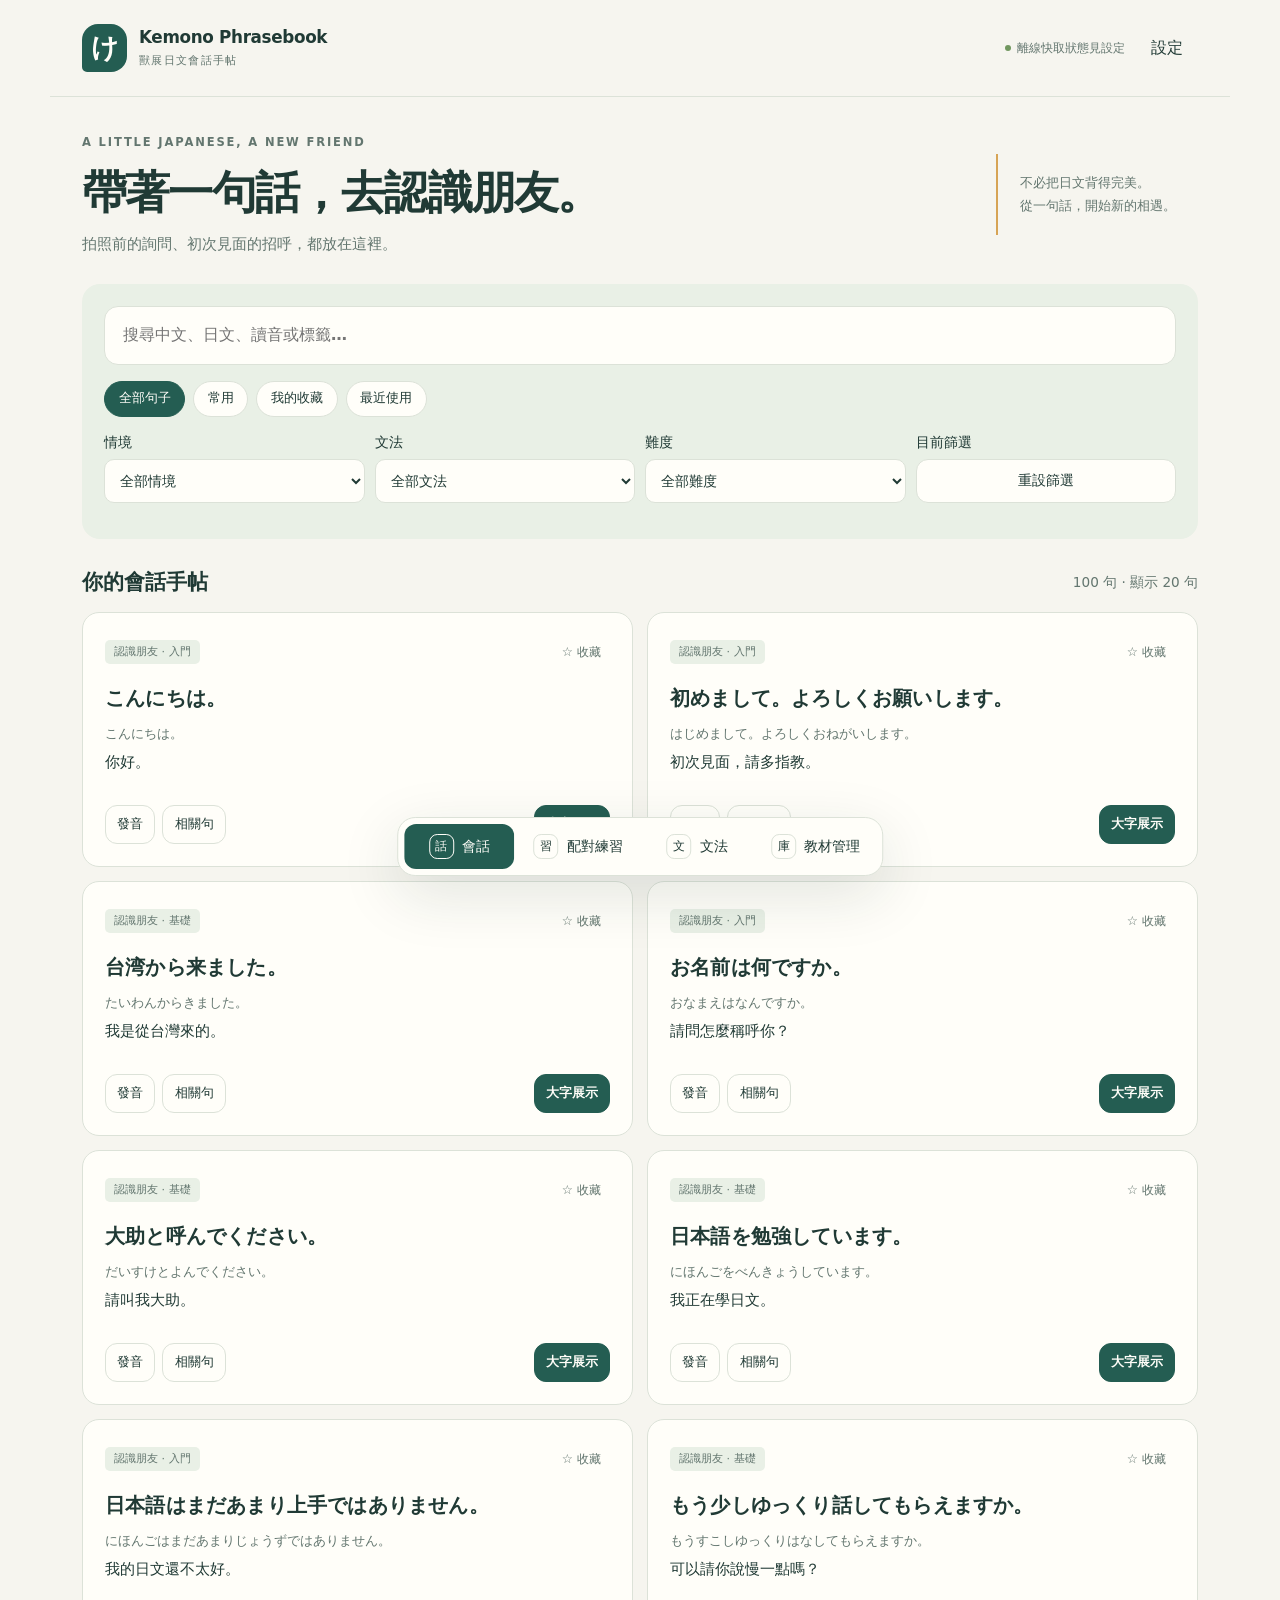
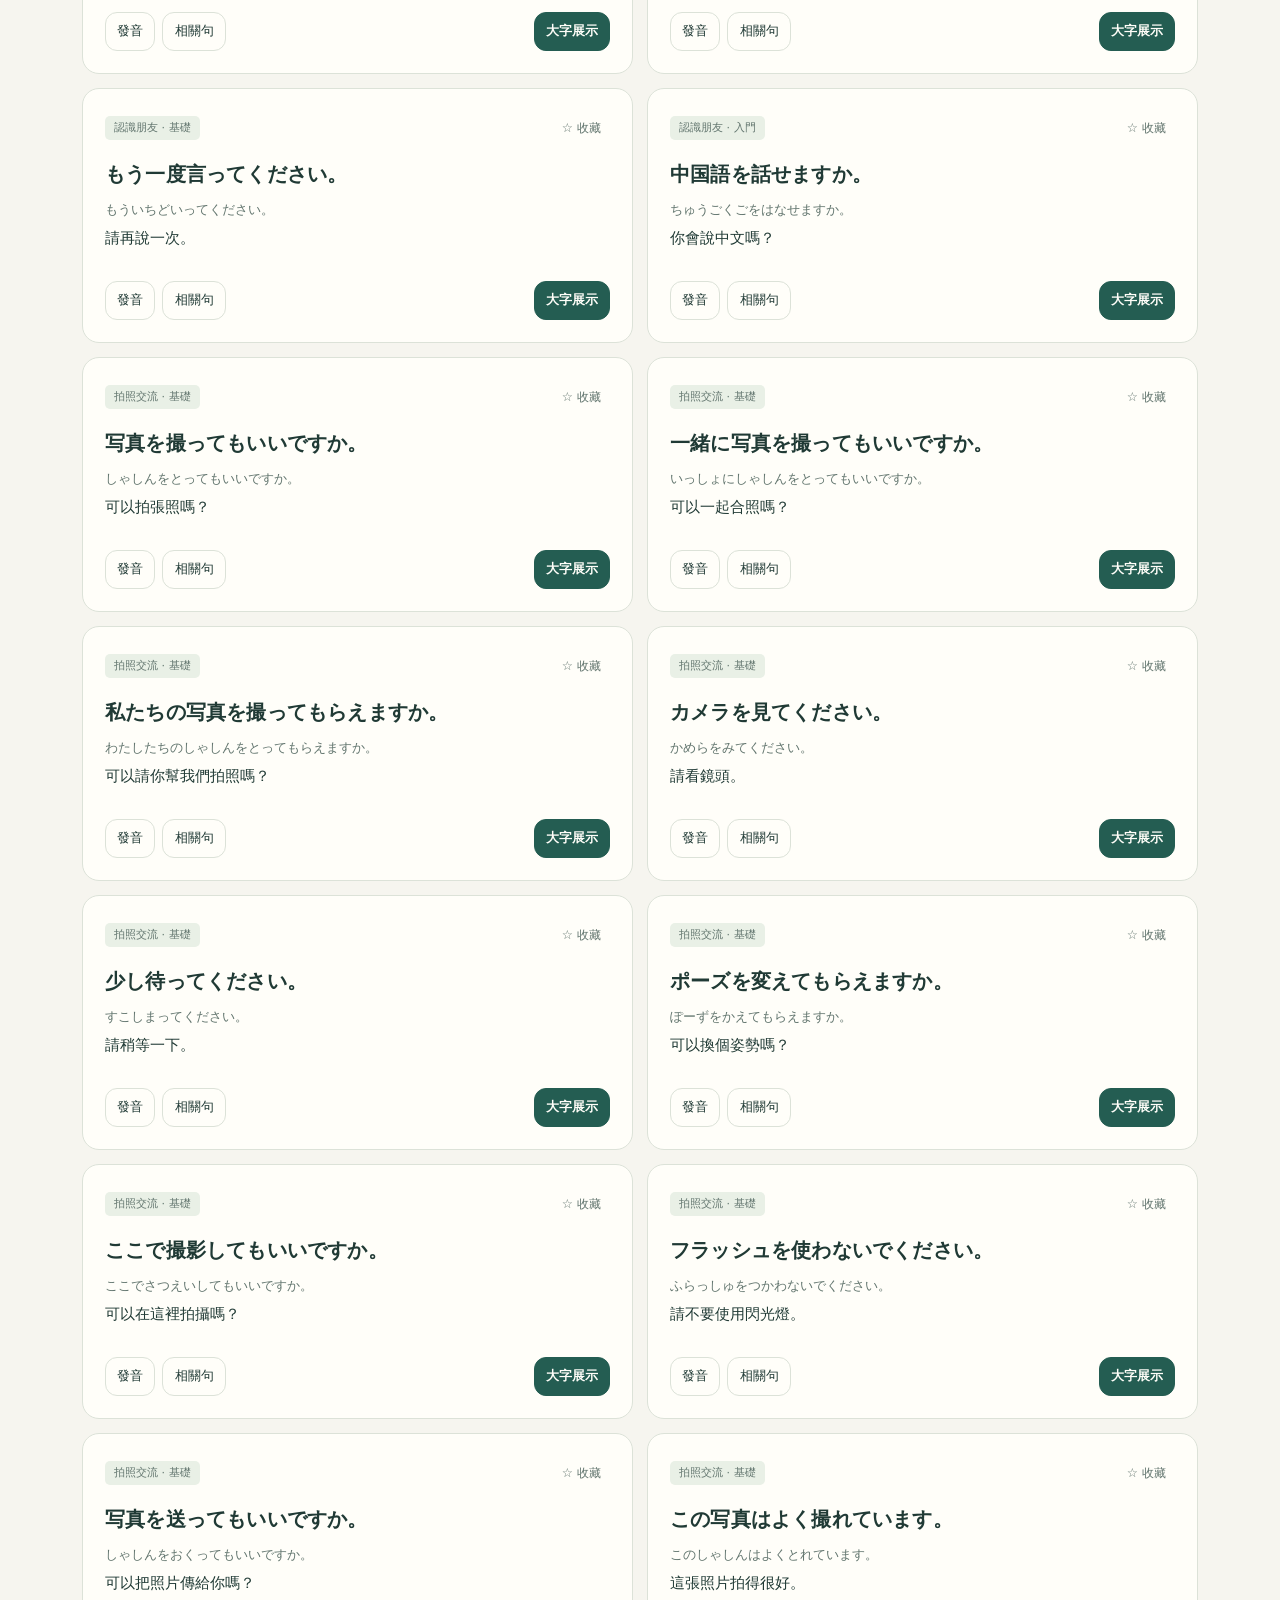
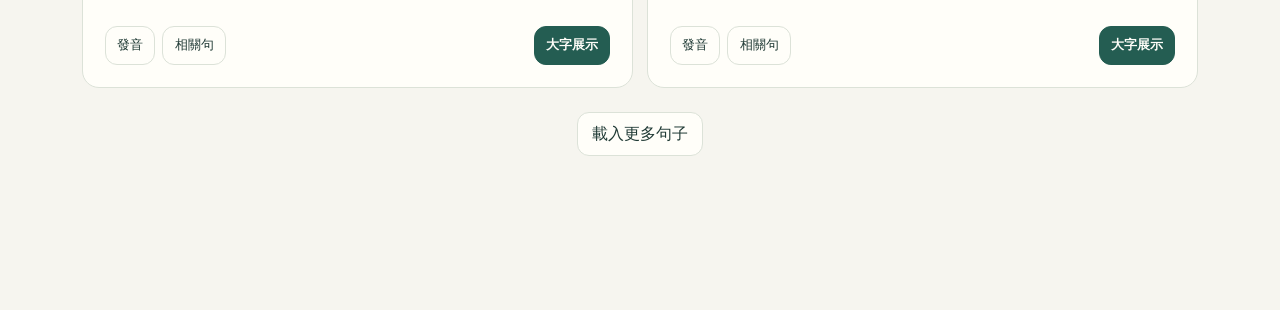
==== outputs/Kemono-Phrasebook/pwa/index.html @ f3632629 "Publish offline furry Japanese phrasebook" ====
<!doctype html>
<html lang="zh-Hant" data-build="pwa">
<head>
<meta charset="utf-8">
<meta name="viewport" content="width=device-width,initial-scale=1,viewport-fit=cover">
<meta name="theme-color" content="#245d52">
<meta name="description" content="帶著一句日文，認識一位新朋友。離線獸展會話與配對練習工具。">
<title>Kemono Phrasebook｜獸展日文會話</title>
<link rel="icon" href="data:image/svg+xml,%3Csvg xmlns=%27http://www.w3.org/2000/svg%27 viewBox=%270 0 64 64%27%3E%3Crect width=%2764%27 height=%2764%27 rx=%2716%27 fill=%27%23245d52%27/%3E%3Ctext x=%2732%27 y=%2746%27 text-anchor=%27middle%27 font-size=%2742%27 fill=%27%23f6f5ef%27%3Eけ%3C/text%3E%3C/svg%3E">
<link rel="manifest" href="./manifest.webmanifest">
<link rel="apple-touch-icon" href="./icon-192.png">
<link rel="stylesheet" href="./style.css">
</head>
<body>
<a class="skip" href="#main">跳到主要內容</a>
<header class="app-header">
  <div class="brand"><span class="brand-mark" aria-hidden="true">け</span><div><strong>Kemono <span>Phrasebook</span></strong><small>獸展日文會話手帖</small></div></div>
  <div class="header-actions"><span id="offlineStatus" class="status">教材已內建</span><button data-action="settings" class="quiet" aria-label="開啟設定">設定</button></div>
</header>
<main id="main" tabindex="-1"></main>
<nav class="main-nav" aria-label="主要模式">
  <button data-nav="phrases" aria-current="page"><span aria-hidden="true">話</span>會話</button>
  <button data-nav="learn"><span aria-hidden="true">習</span>配對練習</button>
  <button data-nav="grammar"><span aria-hidden="true">文</span>文法</button>
  <button data-nav="manage"><span aria-hidden="true">庫</span>教材管理</button>
</nav>
<div id="toast" class="toast" role="status" aria-live="polite" hidden></div>
<dialog id="detailDialog" class="detail-dialog" aria-label="句子詳細內容"></dialog>
<dialog id="settingsDialog" aria-label="偏好設定"></dialog>
<dialog id="editDialog" aria-label="編輯教材"></dialog>
<dialog id="importDialog" aria-label="匯入資料預覽"></dialog>
<dialog id="confirmDialog" aria-label="確認刪除"></dialog>
<dialog id="displayDialog" class="display-dialog" aria-label="日文展示模式"></dialog>
<input type="file" id="importFile" accept=".json,application/json" hidden>
<script id="教材資料" type="application/json"></script>
<script src="./data.js"></script>
<script src="./core.js"></script>
<script src="./app.js"></script>
</body>
</html>
---- outputs/Kemono-Phrasebook/pwa/style.css ----
:root{color-scheme:light;--bg:#f6f5ef;--surface:#fffef9;--ink:#203a35;--muted:#63766f;--line:#dce2d8;--primary:#245d52;--soft:#e9f0e6;--accent:#d7a455;--danger:#a33b37;--shadow:0 18px 60px #142d2520;--scale:1;font-family:"Noto Sans TC","PingFang TC","Hiragino Sans",system-ui,sans-serif;font-size:calc(16px * var(--scale))}
*{box-sizing:border-box}body{margin:0;background:var(--bg);color:var(--ink);line-height:1.65}body[data-theme=dark]{color-scheme:dark;--bg:#14231f;--surface:#1d302a;--ink:#eaf0e5;--muted:#acbdb3;--line:#385045;--primary:#99d1b6;--soft:#2a4337;--accent:#dbb876;--danger:#ffaba0;--shadow:0 18px 60px #0006}button,input,select,textarea{font:inherit}button,a,input,select,textarea{-webkit-tap-highlight-color:transparent}button{cursor:pointer;min-height:44px;padding:.55rem .9rem;border:1px solid var(--line);border-radius:12px;background:var(--surface);color:var(--ink);line-height:1.4}button:hover{border-color:var(--primary)}button:disabled{cursor:default;opacity:.5}button.primary{background:var(--primary);border-color:var(--primary);color:var(--surface);font-weight:650}body[data-theme=dark] button.primary{color:#14231f}button.quiet{background:transparent;border-color:transparent}button.danger{color:var(--danger)}button.active,.chip.active{background:var(--primary);color:var(--surface);border-color:var(--primary)}:focus-visible{outline:3px solid var(--accent);outline-offset:3px}input,select,textarea{max-width:100%;min-height:44px;border:1px solid var(--line);border-radius:10px;background:var(--surface);padding:.6rem .7rem;color:var(--ink)}textarea{resize:vertical;min-height:90px}a{color:var(--primary)}h1,h2,h3,p{margin-top:0}h1{font-size:clamp(1.8rem,4vw,2.8rem);line-height:1.3;letter-spacing:-.04em;margin-bottom:.6rem}h2{font-size:1.3rem;line-height:1.5}h3{font-size:1.05rem}small,.muted{color:var(--muted)}label{display:grid;gap:.3rem;font-size:.88rem;font-weight:550}label.inline{display:flex;gap:.6rem;align-items:center;font-weight:400}input[type=checkbox]{min-height:24px;width:20px;height:20px;accent-color:var(--primary)}.app-header{max-width:1180px;margin:auto;display:flex;justify-content:space-between;align-items:center;padding:24px 32px;border-bottom:1px solid var(--line);gap:12px}.brand{display:flex;align-items:center;gap:12px}.brand-mark{width:45px;height:48px;background:var(--primary);color:var(--surface);display:grid;place-items:center;font-size:1.7rem;font-weight:700;border-radius:16px 16px 16px 5px}.brand strong{display:block;font-size:1.05rem;line-height:1.4;letter-spacing:-.02em}.brand small{display:block;font-size:.7rem;letter-spacing:.12em;margin-top:3px}.header-actions{display:flex;align-items:center;gap:10px}.status{font-size:.72rem;display:inline-flex;align-items:center;gap:6px;color:var(--muted)}.status:before{content:"";width:6px;height:6px;border-radius:50%;background:#71975f;flex-shrink:0}main{max-width:1116px;margin:0 auto;padding:36px 0 130px;min-height:75vh}.eyebrow{display:block;font-size:.72rem;letter-spacing:.16em;color:var(--muted);font-weight:650;margin-bottom:12px}.intro{display:flex;align-items:center;justify-content:space-between;gap:20px;margin-bottom:28px}.intro p{margin:0;color:var(--muted);font-size:.92rem}.intro-note{padding:18px 22px;border-left:2px solid var(--accent);font-size:.84rem;color:var(--muted);max-width:255px}.searchbox{position:relative;margin-bottom:16px}.searchbox input{width:100%;padding:15px 18px;font-size:1rem;border-radius:14px}.filter-grid{display:grid;grid-template-columns:repeat(4,minmax(0,1fr));gap:10px;margin:14px 0}.chips{display:flex;gap:8px;flex-wrap:wrap;margin:14px 0}.chip{min-height:36px;font-size:.82rem;border-radius:100px;padding:.4rem .85rem}.filter-area{margin-bottom:28px}.section-line{display:flex;justify-content:space-between;gap:12px;align-items:center;margin:18px 0 14px}.section-line h2{margin:0}.count{color:var(--muted);font-size:.85rem}.phrase-grid{display:grid;grid-template-columns:repeat(2,minmax(0,1fr));gap:14px}.phrase-card{position:relative;border:1px solid var(--line);border-radius:17px;background:var(--surface);padding:22px;display:flex;flex-direction:column;min-width:0}.card-top{display:flex;align-items:center;justify-content:space-between;margin-bottom:12px;gap:8px}.pill{font-size:.69rem;color:var(--muted);background:var(--soft);padding:3px 9px;border-radius:5px;display:inline-block}.fav{font-size:.78rem;min-height:34px;padding:4px 8px;border-color:transparent;background:transparent;color:var(--muted)}.fav[aria-pressed=true]{color:var(--primary);background:var(--soft)}.jp{font-family:"Hiragino Sans","Yu Gothic","Noto Sans JP",sans-serif;overflow-wrap:anywhere;line-break:strict;word-break:normal;line-height:1.7;font-weight:600;font-size:1.28rem;letter-spacing:.01em;margin:0 0 7px}.hira{font-size:.82rem;color:var(--muted);margin:0 0 6px;overflow-wrap:anywhere}.translation{font-size:.94rem;margin:0 0 16px;overflow-wrap:anywhere}.card-actions{display:flex;gap:7px;flex-wrap:wrap;margin-top:auto}.card-actions button{font-size:.79rem;min-height:39px;padding:.45rem .7rem}.card-actions .primary{margin-left:auto}.main-nav{position:fixed;bottom:20px;left:50%;transform:translateX(-50%);z-index:5;display:flex;padding:6px;background:var(--surface);box-shadow:var(--shadow);border:1px solid var(--line);border-radius:18px;gap:4px}.main-nav button{border-color:transparent;background:transparent;min-width:110px;display:flex;gap:8px;align-items:center;justify-content:center;font-size:.87rem}.main-nav button span{font-size:.75rem;border:1px solid var(--line);width:25px;height:25px;display:grid;place-items:center;border-radius:8px}.main-nav [aria-current=page]{background:var(--primary);color:var(--surface)}.main-nav [aria-current=page] span{border-color:currentColor}.empty{padding:36px;text-align:center;border:1px dashed var(--line);border-radius:14px;color:var(--muted);grid-column:1/-1}.panel{padding:24px;background:var(--surface);border:1px solid var(--line);border-radius:18px;margin-bottom:18px}.row{display:flex;gap:10px;align-items:center;flex-wrap:wrap}.spread{justify-content:space-between}.stack{display:grid;gap:14px}.notice{background:var(--soft);padding:12px 16px;border-radius:10px;color:var(--muted);font-size:.84rem;white-space:pre-line;overflow-wrap:anywhere}.error{color:var(--danger)}.toolbar{display:flex;gap:8px;flex-wrap:wrap;margin-bottom:18px}.stat-grid{display:grid;grid-template-columns:repeat(3,minmax(0,1fr));gap:10px}.stat{padding:16px;background:var(--soft);border-radius:12px}.stat strong{font-size:1.7rem;display:block;line-height:1.3}.stat span{font-size:.8rem;color:var(--muted)}.game-header{display:flex;justify-content:space-between;align-items:center;gap:8px;margin-bottom:12px}.board{display:grid;grid-template-columns:1fr 1fr;gap:12px}.board-column{display:grid;gap:9px;align-content:start}.game-card{min-height:85px;text-align:left;font-size:.94rem;overflow-wrap:anywhere;line-height:1.6;padding:14px}.game-card.selected{outline:3px solid var(--accent);background:var(--soft)}.game-card.matched{background:var(--soft);color:var(--muted);opacity:.65;border-style:dashed}.game-card.wrong{border-color:var(--danger)}.column-title{font-size:.76rem;color:var(--muted);margin:0 0 7px}.grammar-grid{display:grid;grid-template-columns:repeat(2,minmax(0,1fr));gap:14px}.grammar-card{margin:0}.pattern{background:var(--soft);padding:12px;border-radius:10px;font-weight:600;font-size:1rem;overflow-wrap:anywhere}.grammar-card ul{padding-left:1.2em;font-size:.9rem;color:var(--muted)}details{border-top:1px solid var(--line);padding-top:12px;margin-top:14px}summary{cursor:pointer;font-size:.9rem;min-height:38px}.example{padding:12px 0;border-bottom:1px solid var(--line)}.example:last-child{border-bottom:0}.example .jp{font-size:1.05rem}.example .translation{margin-bottom:8px}.manage-row{display:flex;gap:15px;align-items:center;padding:16px 0;border-bottom:1px solid var(--line)}.manage-row:last-child{border:0}.manage-row>div:first-child{flex:1;min-width:0}.manage-row .jp{font-size:1.05rem;margin-top:6px}.manage-row p{margin-bottom:4px}.manage-row small{font-size:.75rem}.manage-row .row{flex-shrink:0}dialog{color:var(--ink);background:var(--surface);border:1px solid var(--line);border-radius:20px;box-shadow:var(--shadow);width:min(640px,calc(100% - 28px));max-height:calc(100dvh - 32px);padding:26px;overflow:auto}dialog::backdrop{background:#142a24a6;backdrop-filter:blur(3px)}.dialog-title{display:flex;align-items:center;justify-content:space-between;gap:12px;margin-bottom:20px}.dialog-title h2{margin:0}.detail-dialog .jp{font-size:1.8rem}.detail-dialog .translation{margin-bottom:24px}.detail-links{display:grid;gap:8px}.detail-links button{text-align:left}.detail-links small{display:block}.form-grid{display:grid;grid-template-columns:1fr 1fr;gap:14px}.full{grid-column:1/-1}.form-error{white-space:pre-line;font-size:.86rem;color:var(--danger)}.form-foot{margin-top:20px;display:flex;gap:10px;justify-content:flex-end}.toast{position:fixed;bottom:105px;left:50%;transform:translateX(-50%);width:max-content;max-width:calc(100% - 30px);padding:12px 20px;border-radius:12px;background:var(--ink);color:var(--surface);z-index:30;font-size:.9rem;box-shadow:var(--shadow)}.display-dialog{width:100vw;max-width:none;height:100dvh;max-height:none;margin:0;border:0;border-radius:0;padding:clamp(16px,4vw,48px);background:var(--surface);overflow:auto}.display-layout{min-height:100%;display:flex;flex-direction:column;gap:18px;max-width:1600px;margin:auto}.display-tools{display:flex;justify-content:space-between;gap:10px;flex-wrap:wrap}.display-content{flex:1;min-height:0;display:flex;flex-direction:column;justify-content:center;text-align:center;padding:20px 0;gap:20px}.display-content .jp{font-size:clamp(2rem,8vw,7rem);line-height:1.5;overflow-wrap:anywhere;margin:0}.display-content .hira{font-size:clamp(1rem,3vw,2rem);margin:0}.display-content .translation{font-size:clamp(1rem,3vw,2rem);margin:0}.display-footer{display:flex;gap:10px;justify-content:center;flex-wrap:wrap}.skip{position:absolute;left:10px;top:-80px;z-index:99;background:var(--surface);padding:10px}.skip:focus{top:10px}.small-text{font-size:.8rem}.hidden{display:none!important}button.load-more{display:block;margin:24px auto}hr{border:0;border-top:1px solid var(--line);margin:20px 0}.import-list{max-height:200px;overflow:auto;font-size:.85rem}progress{width:100%;height:8px;accent-color:var(--primary)}
@media(min-width:900px){.filter-area{padding:22px;background:var(--soft);border-radius:18px}.main-nav{bottom:24px}.phrase-card{min-height:255px}}
@media(max-width:1180px){main{margin:0 32px}}
@media(max-width:650px){.app-header{padding:18px 18px 16px}.brand-mark{width:36px;height:41px;font-size:1.4rem}.brand strong{font-size:.86rem}.brand strong span{display:block}.brand small{font-size:.62rem;letter-spacing:.03em}.status{max-width:90px;font-size:.65rem}.header-actions{gap:2px}.header-actions button{padding:.4rem .6rem;font-size:.82rem}main{margin:0;padding:26px 18px 112px}.intro{margin-bottom:22px}.intro-note{display:none}h1{font-size:1.9rem}.intro p{font-size:.84rem}.phrase-grid,.grammar-grid{grid-template-columns:1fr}.phrase-card{padding:20px}.filter-grid{grid-template-columns:repeat(2,minmax(0,1fr))}.filter-grid label{font-size:.76rem}.filter-grid select{font-size:.84rem;width:100%}.chips{gap:6px}.chip{font-size:.76rem;padding:.4rem .65rem}.main-nav{bottom:0;padding:6px 6px calc(6px + env(safe-area-inset-bottom));width:100%;border-radius:16px 16px 0 0;gap:0}.main-nav button{flex:1;min-width:0;font-size:.73rem;flex-direction:column;gap:3px;padding:.3rem .15rem}.main-nav button span{height:22px;width:23px;font-size:.7rem}.panel{padding:18px}.manage-row{align-items:flex-start;flex-direction:column;gap:7px}.manage-row .row{align-self:flex-end}.form-grid{grid-template-columns:1fr}.stat{padding:12px}.stat strong{font-size:1.35rem}.stat span{font-size:.68rem}.board{gap:8px}.game-card{font-size:.84rem;min-height:100px;padding:10px}.display-content{padding:8px 0}.display-content .jp{font-size:clamp(2rem,8vw,4rem)}dialog{padding:20px}.detail-dialog .jp{font-size:1.5rem}.toast{bottom:95px}}
@media(max-height:500px) and (orientation:landscape){.display-tools button{min-height:36px;font-size:.8rem}.display-layout{gap:8px}.display-content{gap:10px}.display-content .jp{font-size:clamp(1.8rem,5vw,3.3rem)}.display-footer button{min-height:36px}.display-dialog{padding:12px 24px}.main-nav{bottom:0}.main-nav button{padding:.1rem .6rem}}
@media(prefers-reduced-motion:reduce){*{scroll-behavior:auto!important}}
/* Keep the settings control and brand legible on narrow phones at large type. */
.brand-mark{flex-shrink:0}.brand{min-width:0}.header-actions{flex-shrink:0}.header-actions button{white-space:nowrap}
@media(max-width:360px){.header-actions .status{display:none}.app-header{gap:8px}.brand{gap:9px}.brand strong{font-size:.8rem}.brand small{font-size:.56rem}}
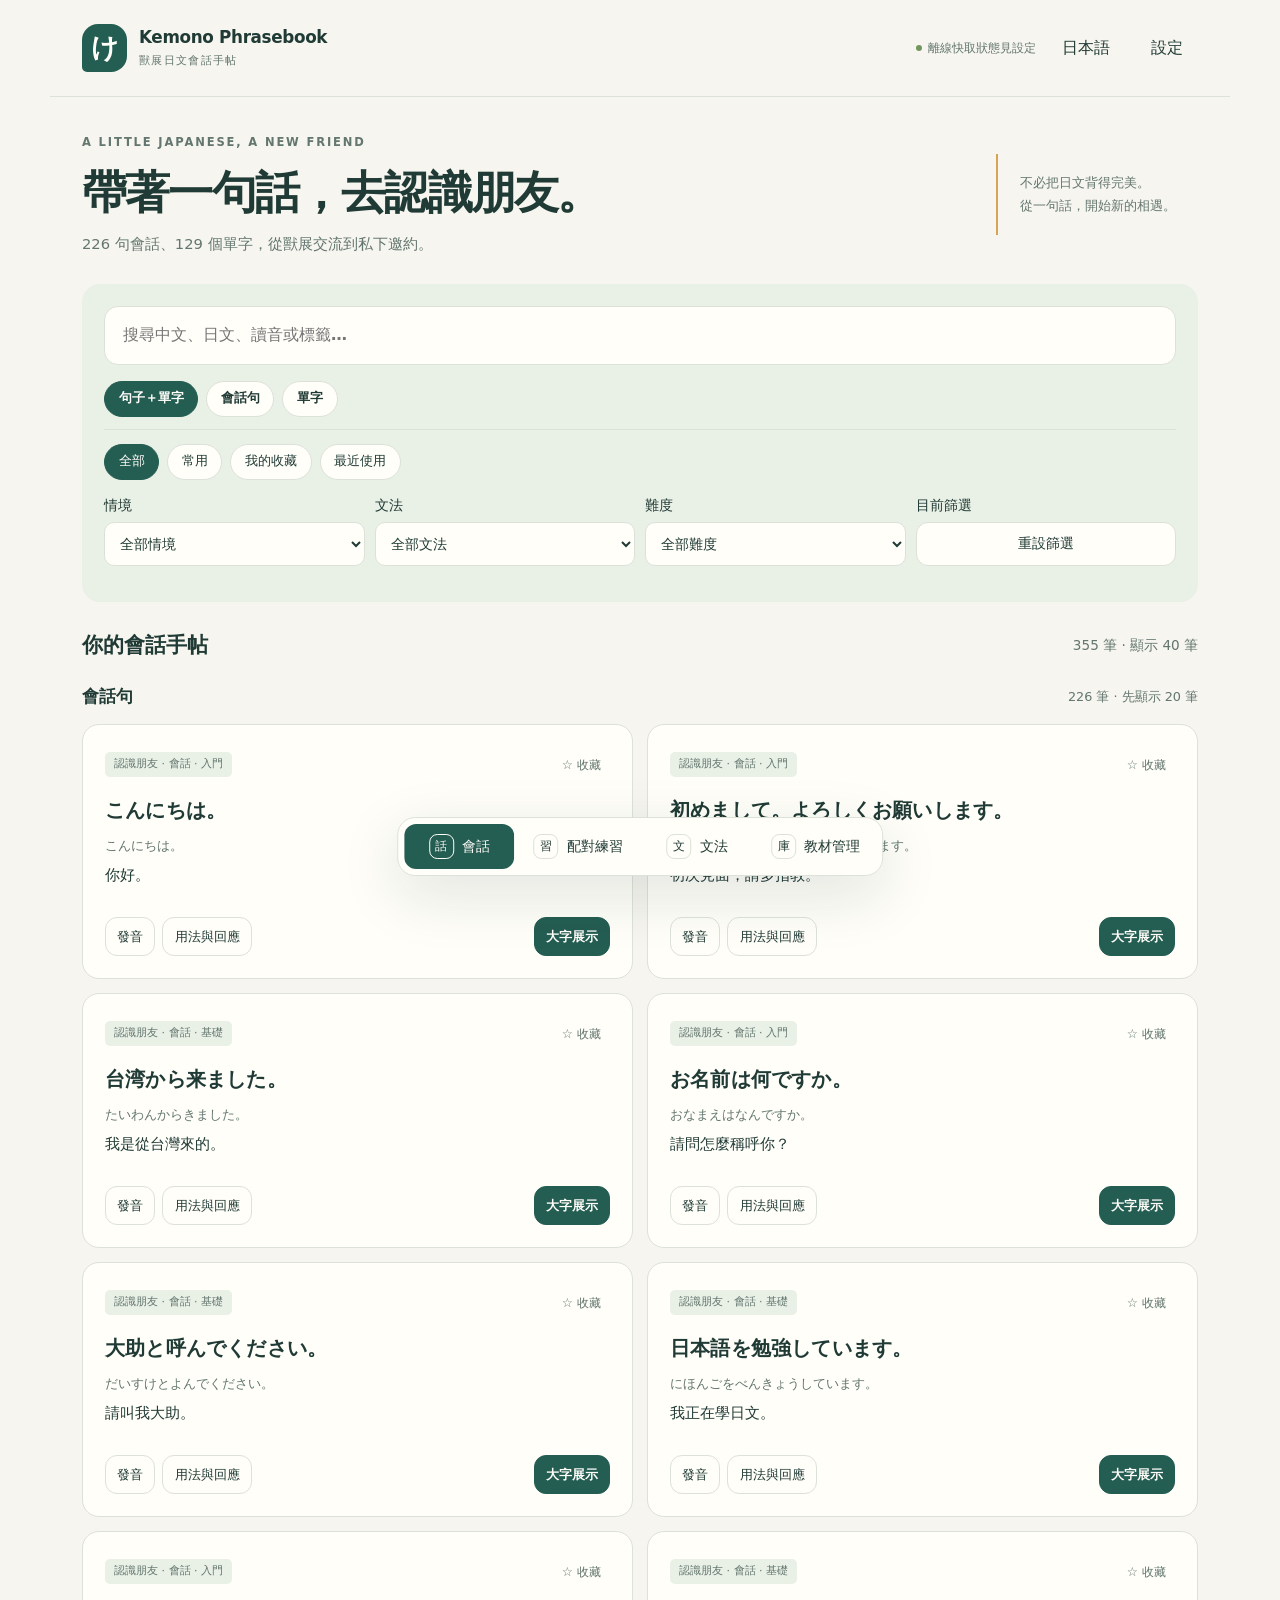
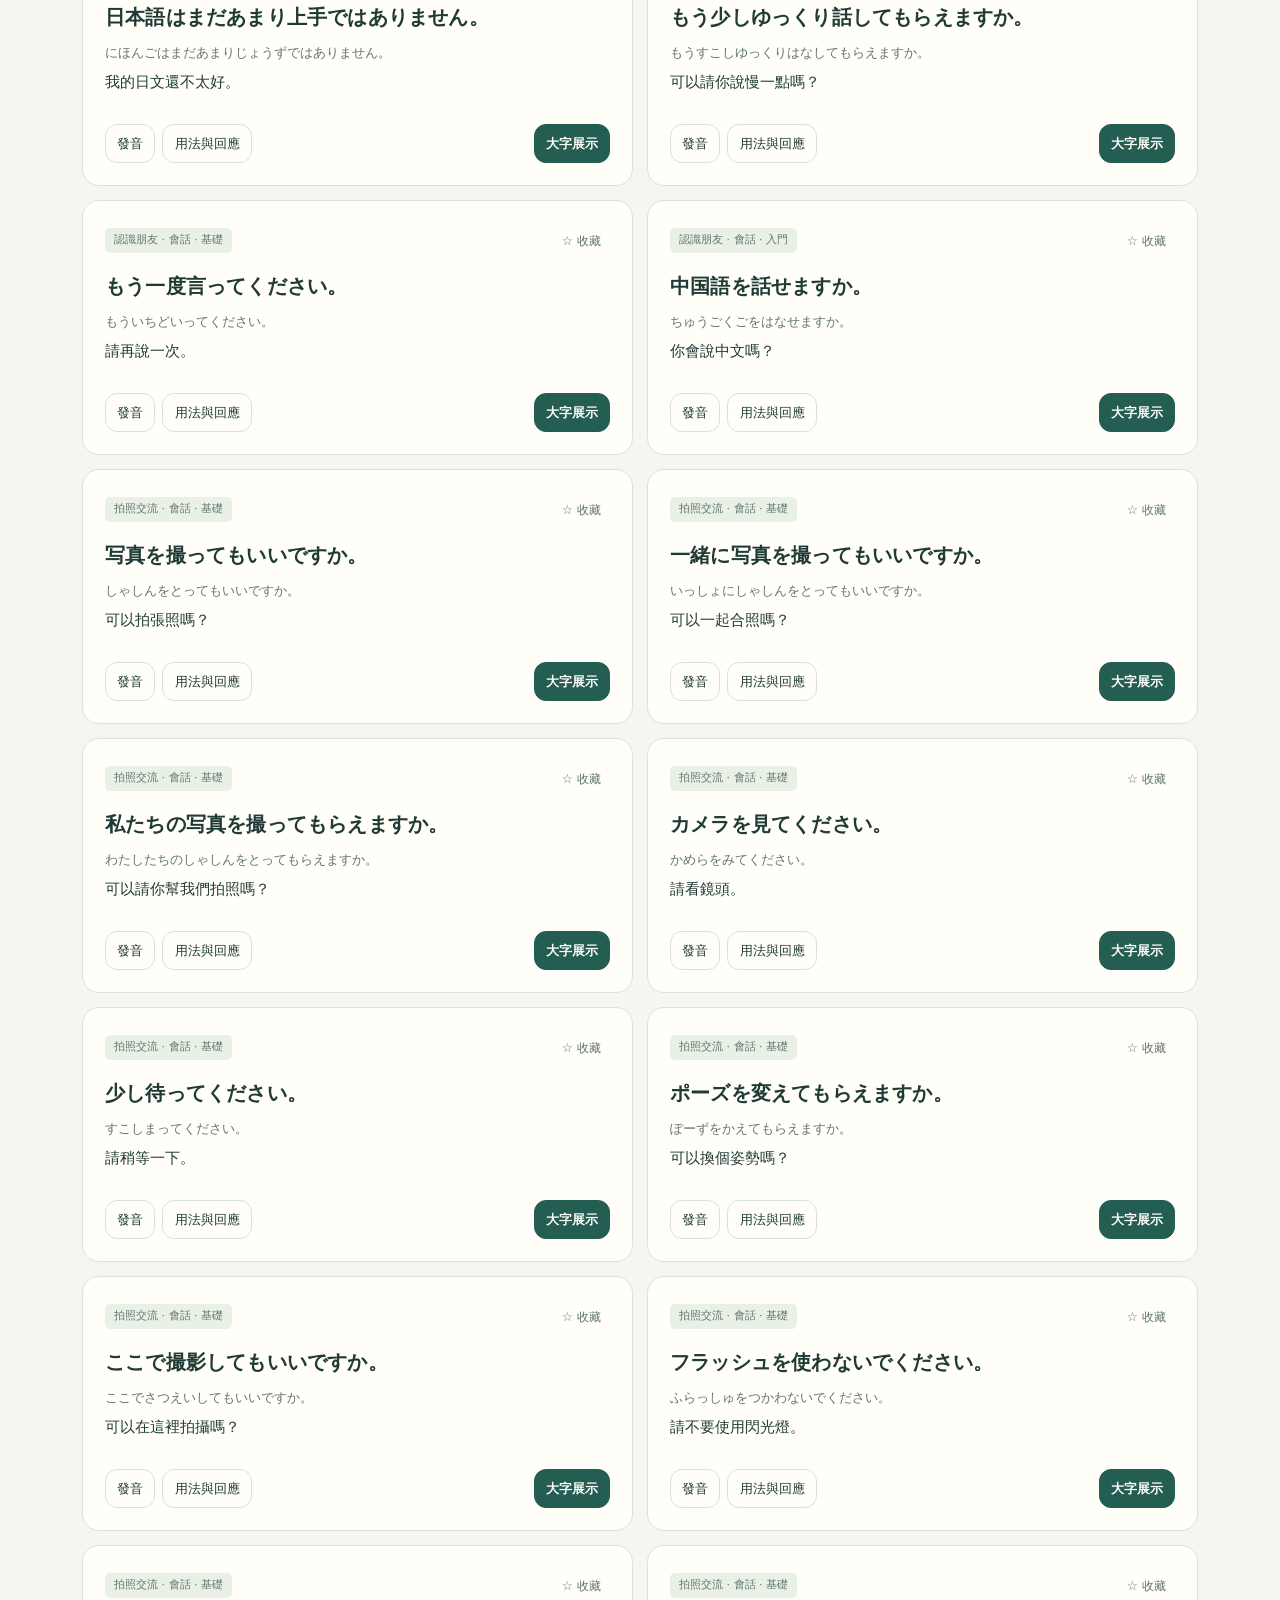
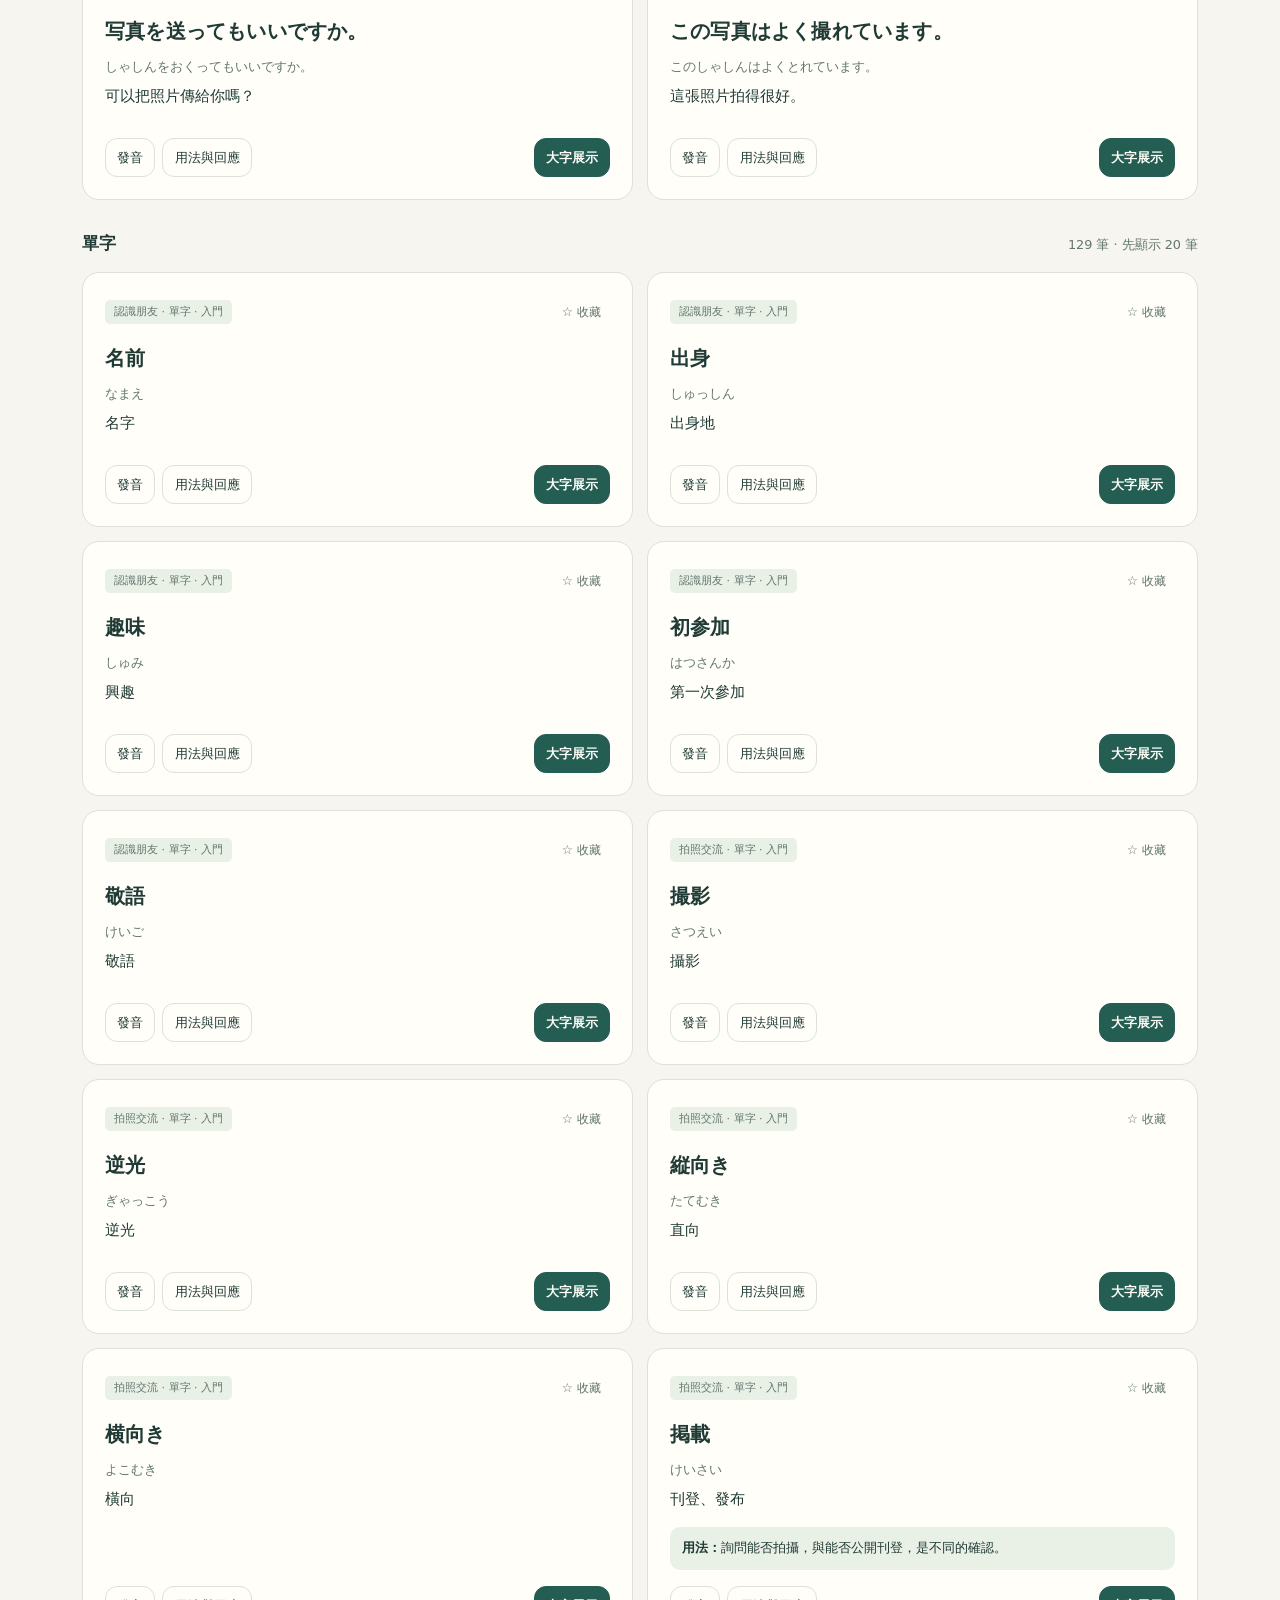
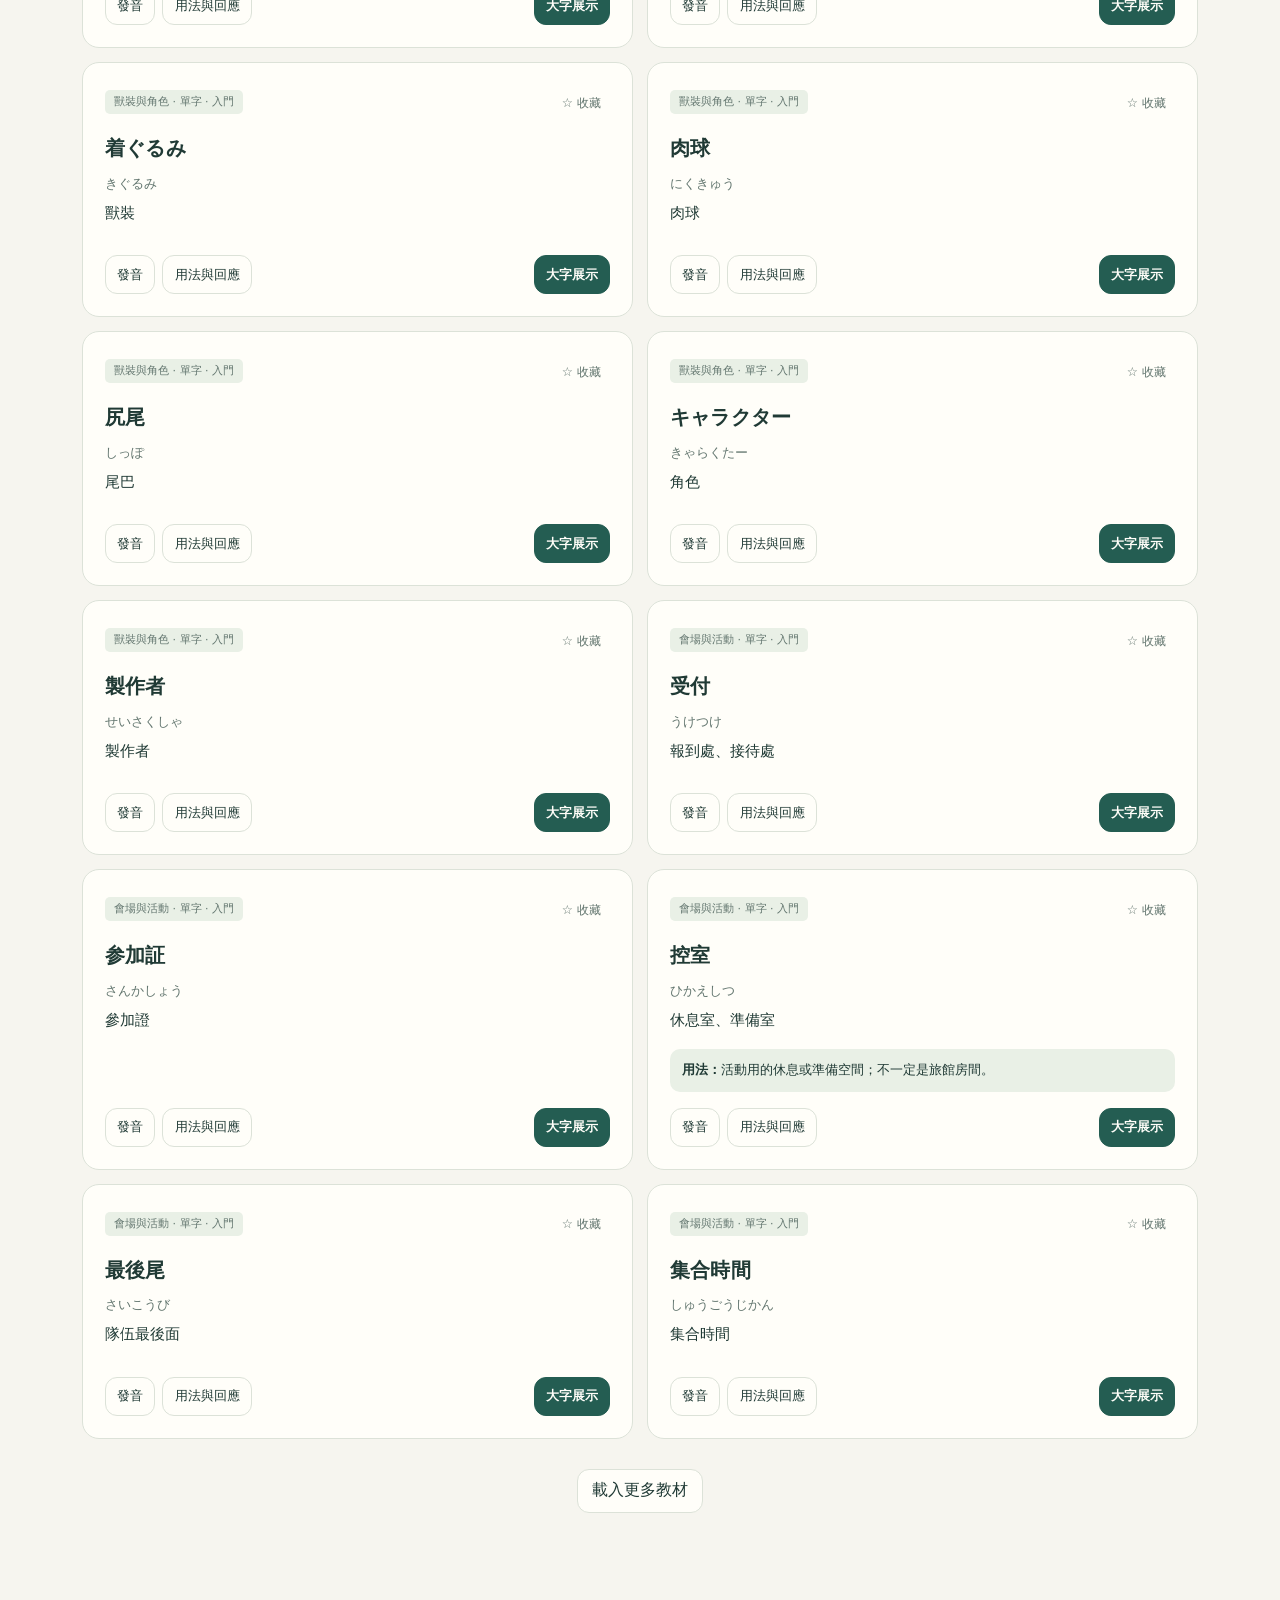
==== commit 8d10fd5e: "Add Japanese interface and reverse Chinese showcase" ====
--- a/outputs/Kemono-Phrasebook/pwa/index.html
+++ b/outputs/Kemono-Phrasebook/pwa/index.html
@@ -15,7 +15,7 @@
 <a class="skip" href="#main">跳到主要內容</a>
 <header class="app-header">
   <div class="brand"><span class="brand-mark" aria-hidden="true">け</span><div><strong>Kemono <span>Phrasebook</span></strong><small>獸展日文會話手帖</small></div></div>
-  <div class="header-actions"><span id="offlineStatus" class="status">教材已內建</span><button data-action="settings" class="quiet" aria-label="開啟設定">設定</button></div>
+  <div class="header-actions"><span id="offlineStatus" class="status">教材已內建</span><button data-action="language" class="quiet" lang="ja" aria-label="切換為日本語介面">日本語</button><button data-action="settings" class="quiet" aria-label="開啟設定">設定</button></div>
 </header>
 <main id="main" tabindex="-1"></main>
 <nav class="main-nav" aria-label="主要模式">
@@ -35,6 +35,7 @@
 <script id="教材資料" type="application/json"></script>
 <script src="./data.js"></script>
 <script src="./core.js"></script>
+<script src="./i18n.js"></script>
 <script src="./app.js"></script>
 </body>
 </html>
--- a/outputs/Kemono-Phrasebook/pwa/style.css
+++ b/outputs/Kemono-Phrasebook/pwa/style.css
@@ -1,10 +1,19 @@
 :root{color-scheme:light;--bg:#f6f5ef;--surface:#fffef9;--ink:#203a35;--muted:#63766f;--line:#dce2d8;--primary:#245d52;--soft:#e9f0e6;--accent:#d7a455;--danger:#a33b37;--shadow:0 18px 60px #142d2520;--scale:1;font-family:"Noto Sans TC","PingFang TC","Hiragino Sans",system-ui,sans-serif;font-size:calc(16px * var(--scale))}
-*{box-sizing:border-box}body{margin:0;background:var(--bg);color:var(--ink);line-height:1.65}body[data-theme=dark]{color-scheme:dark;--bg:#14231f;--surface:#1d302a;--ink:#eaf0e5;--muted:#acbdb3;--line:#385045;--primary:#99d1b6;--soft:#2a4337;--accent:#dbb876;--danger:#ffaba0;--shadow:0 18px 60px #0006}button,input,select,textarea{font:inherit}button,a,input,select,textarea{-webkit-tap-highlight-color:transparent}button{cursor:pointer;min-height:44px;padding:.55rem .9rem;border:1px solid var(--line);border-radius:12px;background:var(--surface);color:var(--ink);line-height:1.4}button:hover{border-color:var(--primary)}button:disabled{cursor:default;opacity:.5}button.primary{background:var(--primary);border-color:var(--primary);color:var(--surface);font-weight:650}body[data-theme=dark] button.primary{color:#14231f}button.quiet{background:transparent;border-color:transparent}button.danger{color:var(--danger)}button.active,.chip.active{background:var(--primary);color:var(--surface);border-color:var(--primary)}:focus-visible{outline:3px solid var(--accent);outline-offset:3px}input,select,textarea{max-width:100%;min-height:44px;border:1px solid var(--line);border-radius:10px;background:var(--surface);padding:.6rem .7rem;color:var(--ink)}textarea{resize:vertical;min-height:90px}a{color:var(--primary)}h1,h2,h3,p{margin-top:0}h1{font-size:clamp(1.8rem,4vw,2.8rem);line-height:1.3;letter-spacing:-.04em;margin-bottom:.6rem}h2{font-size:1.3rem;line-height:1.5}h3{font-size:1.05rem}small,.muted{color:var(--muted)}label{display:grid;gap:.3rem;font-size:.88rem;font-weight:550}label.inline{display:flex;gap:.6rem;align-items:center;font-weight:400}input[type=checkbox]{min-height:24px;width:20px;height:20px;accent-color:var(--primary)}.app-header{max-width:1180px;margin:auto;display:flex;justify-content:space-between;align-items:center;padding:24px 32px;border-bottom:1px solid var(--line);gap:12px}.brand{display:flex;align-items:center;gap:12px}.brand-mark{width:45px;height:48px;background:var(--primary);color:var(--surface);display:grid;place-items:center;font-size:1.7rem;font-weight:700;border-radius:16px 16px 16px 5px}.brand strong{display:block;font-size:1.05rem;line-height:1.4;letter-spacing:-.02em}.brand small{display:block;font-size:.7rem;letter-spacing:.12em;margin-top:3px}.header-actions{display:flex;align-items:center;gap:10px}.status{font-size:.72rem;display:inline-flex;align-items:center;gap:6px;color:var(--muted)}.status:before{content:"";width:6px;height:6px;border-radius:50%;background:#71975f;flex-shrink:0}main{max-width:1116px;margin:0 auto;padding:36px 0 130px;min-height:75vh}.eyebrow{display:block;font-size:.72rem;letter-spacing:.16em;color:var(--muted);font-weight:650;margin-bottom:12px}.intro{display:flex;align-items:center;justify-content:space-between;gap:20px;margin-bottom:28px}.intro p{margin:0;color:var(--muted);font-size:.92rem}.intro-note{padding:18px 22px;border-left:2px solid var(--accent);font-size:.84rem;color:var(--muted);max-width:255px}.searchbox{position:relative;margin-bottom:16px}.searchbox input{width:100%;padding:15px 18px;font-size:1rem;border-radius:14px}.filter-grid{display:grid;grid-template-columns:repeat(4,minmax(0,1fr));gap:10px;margin:14px 0}.chips{display:flex;gap:8px;flex-wrap:wrap;margin:14px 0}.chip{min-height:36px;font-size:.82rem;border-radius:100px;padding:.4rem .85rem}.filter-area{margin-bottom:28px}.section-line{display:flex;justify-content:space-between;gap:12px;align-items:center;margin:18px 0 14px}.section-line h2{margin:0}.count{color:var(--muted);font-size:.85rem}.phrase-grid{display:grid;grid-template-columns:repeat(2,minmax(0,1fr));gap:14px}.phrase-card{position:relative;border:1px solid var(--line);border-radius:17px;background:var(--surface);padding:22px;display:flex;flex-direction:column;min-width:0}.card-top{display:flex;align-items:center;justify-content:space-between;margin-bottom:12px;gap:8px}.pill{font-size:.69rem;color:var(--muted);background:var(--soft);padding:3px 9px;border-radius:5px;display:inline-block}.fav{font-size:.78rem;min-height:34px;padding:4px 8px;border-color:transparent;background:transparent;color:var(--muted)}.fav[aria-pressed=true]{color:var(--primary);background:var(--soft)}.jp{font-family:"Hiragino Sans","Yu Gothic","Noto Sans JP",sans-serif;overflow-wrap:anywhere;line-break:strict;word-break:normal;line-height:1.7;font-weight:600;font-size:1.28rem;letter-spacing:.01em;margin:0 0 7px}.hira{font-size:.82rem;color:var(--muted);margin:0 0 6px;overflow-wrap:anywhere}.translation{font-size:.94rem;margin:0 0 16px;overflow-wrap:anywhere}.card-actions{display:flex;gap:7px;flex-wrap:wrap;margin-top:auto}.card-actions button{font-size:.79rem;min-height:39px;padding:.45rem .7rem}.card-actions .primary{margin-left:auto}.main-nav{position:fixed;bottom:20px;left:50%;transform:translateX(-50%);z-index:5;display:flex;padding:6px;background:var(--surface);box-shadow:var(--shadow);border:1px solid var(--line);border-radius:18px;gap:4px}.main-nav button{border-color:transparent;background:transparent;min-width:110px;display:flex;gap:8px;align-items:center;justify-content:center;font-size:.87rem}.main-nav button span{font-size:.75rem;border:1px solid var(--line);width:25px;height:25px;display:grid;place-items:center;border-radius:8px}.main-nav [aria-current=page]{background:var(--primary);color:var(--surface)}.main-nav [aria-current=page] span{border-color:currentColor}.empty{padding:36px;text-align:center;border:1px dashed var(--line);border-radius:14px;color:var(--muted);grid-column:1/-1}.panel{padding:24px;background:var(--surface);border:1px solid var(--line);border-radius:18px;margin-bottom:18px}.row{display:flex;gap:10px;align-items:center;flex-wrap:wrap}.spread{justify-content:space-between}.stack{display:grid;gap:14px}.notice{background:var(--soft);padding:12px 16px;border-radius:10px;color:var(--muted);font-size:.84rem;white-space:pre-line;overflow-wrap:anywhere}.error{color:var(--danger)}.toolbar{display:flex;gap:8px;flex-wrap:wrap;margin-bottom:18px}.stat-grid{display:grid;grid-template-columns:repeat(3,minmax(0,1fr));gap:10px}.stat{padding:16px;background:var(--soft);border-radius:12px}.stat strong{font-size:1.7rem;display:block;line-height:1.3}.stat span{font-size:.8rem;color:var(--muted)}.game-header{display:flex;justify-content:space-between;align-items:center;gap:8px;margin-bottom:12px}.board{display:grid;grid-template-columns:1fr 1fr;gap:12px}.board-column{display:grid;gap:9px;align-content:start}.game-card{min-height:85px;text-align:left;font-size:.94rem;overflow-wrap:anywhere;line-height:1.6;padding:14px}.game-card.selected{outline:3px solid var(--accent);background:var(--soft)}.game-card.matched{background:var(--soft);color:var(--muted);opacity:.65;border-style:dashed}.game-card.wrong{border-color:var(--danger)}.column-title{font-size:.76rem;color:var(--muted);margin:0 0 7px}.grammar-grid{display:grid;grid-template-columns:repeat(2,minmax(0,1fr));gap:14px}.grammar-card{margin:0}.pattern{background:var(--soft);padding:12px;border-radius:10px;font-weight:600;font-size:1rem;overflow-wrap:anywhere}.grammar-card ul{padding-left:1.2em;font-size:.9rem;color:var(--muted)}details{border-top:1px solid var(--line);padding-top:12px;margin-top:14px}summary{cursor:pointer;font-size:.9rem;min-height:38px}.example{padding:12px 0;border-bottom:1px solid var(--line)}.example:last-child{border-bottom:0}.example .jp{font-size:1.05rem}.example .translation{margin-bottom:8px}.manage-row{display:flex;gap:15px;align-items:center;padding:16px 0;border-bottom:1px solid var(--line)}.manage-row:last-child{border:0}.manage-row>div:first-child{flex:1;min-width:0}.manage-row .jp{font-size:1.05rem;margin-top:6px}.manage-row p{margin-bottom:4px}.manage-row small{font-size:.75rem}.manage-row .row{flex-shrink:0}dialog{color:var(--ink);background:var(--surface);border:1px solid var(--line);border-radius:20px;box-shadow:var(--shadow);width:min(640px,calc(100% - 28px));max-height:calc(100dvh - 32px);padding:26px;overflow:auto}dialog::backdrop{background:#142a24a6;backdrop-filter:blur(3px)}.dialog-title{display:flex;align-items:center;justify-content:space-between;gap:12px;margin-bottom:20px}.dialog-title h2{margin:0}.detail-dialog .jp{font-size:1.8rem}.detail-dialog .translation{margin-bottom:24px}.detail-links{display:grid;gap:8px}.detail-links button{text-align:left}.detail-links small{display:block}.form-grid{display:grid;grid-template-columns:1fr 1fr;gap:14px}.full{grid-column:1/-1}.form-error{white-space:pre-line;font-size:.86rem;color:var(--danger)}.form-foot{margin-top:20px;display:flex;gap:10px;justify-content:flex-end}.toast{position:fixed;bottom:105px;left:50%;transform:translateX(-50%);width:max-content;max-width:calc(100% - 30px);padding:12px 20px;border-radius:12px;background:var(--ink);color:var(--surface);z-index:30;font-size:.9rem;box-shadow:var(--shadow)}.display-dialog{width:100vw;max-width:none;height:100dvh;max-height:none;margin:0;border:0;border-radius:0;padding:clamp(16px,4vw,48px);background:var(--surface);overflow:auto}.display-layout{min-height:100%;display:flex;flex-direction:column;gap:18px;max-width:1600px;margin:auto}.display-tools{display:flex;justify-content:space-between;gap:10px;flex-wrap:wrap}.display-content{flex:1;min-height:0;display:flex;flex-direction:column;justify-content:center;text-align:center;padding:20px 0;gap:20px}.display-content .jp{font-size:clamp(2rem,8vw,7rem);line-height:1.5;overflow-wrap:anywhere;margin:0}.display-content .hira{font-size:clamp(1rem,3vw,2rem);margin:0}.display-content .translation{font-size:clamp(1rem,3vw,2rem);margin:0}.display-footer{display:flex;gap:10px;justify-content:center;flex-wrap:wrap}.skip{position:absolute;left:10px;top:-80px;z-index:99;background:var(--surface);padding:10px}.skip:focus{top:10px}.small-text{font-size:.8rem}.hidden{display:none!important}button.load-more{display:block;margin:24px auto}hr{border:0;border-top:1px solid var(--line);margin:20px 0}.import-list{max-height:200px;overflow:auto;font-size:.85rem}progress{width:100%;height:8px;accent-color:var(--primary)}
+*{box-sizing:border-box}body{margin:0;background:var(--bg);color:var(--ink);line-height:1.65}body[data-theme=dark]{color-scheme:dark;--bg:#14231f;--surface:#1d302a;--ink:#eaf0e5;--muted:#acbdb3;--line:#385045;--primary:#99d1b6;--soft:#2a4337;--accent:#dbb876;--danger:#ffaba0;--shadow:0 18px 60px #0006}button,input,select,textarea{font:inherit}button,a,input,select,textarea{-webkit-tap-highlight-color:transparent}button{cursor:pointer;min-height:44px;padding:.55rem .9rem;border:1px solid var(--line);border-radius:12px;background:var(--surface);color:var(--ink);line-height:1.4}button:hover{border-color:var(--primary)}button:disabled{cursor:default;opacity:.5}button.primary{background:var(--primary);border-color:var(--primary);color:var(--surface);font-weight:650}body[data-theme=dark] button.primary{color:#14231f}button.quiet{background:transparent;border-color:transparent}button.danger{color:var(--danger)}button.active,.chip.active{background:var(--primary);color:var(--surface);border-color:var(--primary)}:focus-visible{outline:3px solid var(--accent);outline-offset:3px}input,select,textarea{max-width:100%;min-height:44px;border:1px solid var(--line);border-radius:10px;background:var(--surface);padding:.6rem .7rem;color:var(--ink)}textarea{resize:vertical;min-height:90px}a{color:var(--primary)}h1,h2,h3,p{margin-top:0}h1{font-size:clamp(1.8rem,4vw,2.8rem);line-height:1.3;letter-spacing:-.04em;margin-bottom:.6rem}h2{font-size:1.3rem;line-height:1.5}h3{font-size:1.05rem}small,.muted{color:var(--muted)}label{display:grid;gap:.3rem;font-size:.88rem;font-weight:550}label.inline{display:flex;gap:.6rem;align-items:center;font-weight:400}input[type=checkbox]{min-height:24px;width:20px;height:20px;accent-color:var(--primary)}.app-header{max-width:1180px;margin:auto;display:flex;justify-content:space-between;align-items:center;padding:24px 32px;border-bottom:1px solid var(--line);gap:12px}.brand{display:flex;align-items:center;gap:12px}.brand-mark{width:45px;height:48px;background:var(--primary);color:var(--surface);display:grid;place-items:center;font-size:1.7rem;font-weight:700;border-radius:16px 16px 16px 5px}.brand strong{display:block;font-size:1.05rem;line-height:1.4;letter-spacing:-.02em}.brand small{display:block;font-size:.7rem;letter-spacing:.12em;margin-top:3px}.header-actions{display:flex;align-items:center;gap:10px}.status{font-size:.72rem;display:inline-flex;align-items:center;gap:6px;color:var(--muted)}.status:before{content:"";width:6px;height:6px;border-radius:50%;background:#71975f;flex-shrink:0}main{max-width:1116px;margin:0 auto;padding:36px 0 130px;min-height:75vh}.eyebrow{display:block;font-size:.72rem;letter-spacing:.16em;color:var(--muted);font-weight:650;margin-bottom:12px}.intro{display:flex;align-items:center;justify-content:space-between;gap:20px;margin-bottom:28px}.intro p{margin:0;color:var(--muted);font-size:.92rem}.intro-note{padding:18px 22px;border-left:2px solid var(--accent);font-size:.84rem;color:var(--muted);max-width:255px}.searchbox{position:relative;margin-bottom:16px}.searchbox input{width:100%;padding:15px 18px;font-size:1rem;border-radius:14px}.filter-grid{display:grid;grid-template-columns:repeat(4,minmax(0,1fr));gap:10px;margin:14px 0}.chips{display:flex;gap:8px;flex-wrap:wrap;margin:14px 0}.chip{min-height:36px;font-size:.82rem;border-radius:100px;padding:.4rem .85rem}.filter-area{margin-bottom:28px}.section-line{display:flex;justify-content:space-between;gap:12px;align-items:center;margin:18px 0 14px}.section-line h2{margin:0}.count{color:var(--muted);font-size:.85rem}.phrase-grid{display:grid;grid-template-columns:repeat(2,minmax(0,1fr));gap:14px}.phrase-card{position:relative;border:1px solid var(--line);border-radius:17px;background:var(--surface);padding:22px;display:flex;flex-direction:column;min-width:0}.card-top{display:flex;align-items:center;justify-content:space-between;margin-bottom:12px;gap:8px}.pill{font-size:.69rem;color:var(--muted);background:var(--soft);padding:3px 9px;border-radius:5px;display:inline-block}.fav{font-size:.78rem;min-height:34px;padding:4px 8px;border-color:transparent;background:transparent;color:var(--muted)}.fav[aria-pressed=true]{color:var(--primary);background:var(--soft)}.jp{font-family:"Hiragino Sans","Yu Gothic","Noto Sans JP",sans-serif;overflow-wrap:anywhere;line-break:strict;word-break:normal;line-height:1.7;font-weight:600;font-size:1.28rem;letter-spacing:.01em;margin:0 0 7px}.hira{font-size:.82rem;color:var(--muted);margin:0 0 6px;overflow-wrap:anywhere}.translation{font-size:.94rem;margin:0 0 16px;overflow-wrap:anywhere}.card-actions{display:flex;gap:7px;flex-wrap:wrap;margin-top:auto}.card-actions button{font-size:.79rem;min-height:39px;padding:.45rem .7rem}.card-actions .primary{margin-left:auto}.main-nav{position:fixed;bottom:20px;left:50%;transform:translateX(-50%);z-index:5;display:flex;padding:6px;background:var(--surface);box-shadow:var(--shadow);border:1px solid var(--line);border-radius:18px;gap:4px}.main-nav button{border-color:transparent;background:transparent;min-width:110px;display:flex;gap:8px;align-items:center;justify-content:center;font-size:.87rem}.main-nav button span{font-size:.75rem;border:1px solid var(--line);width:25px;height:25px;display:grid;place-items:center;border-radius:8px}.main-nav [aria-current=page]{background:var(--primary);color:var(--surface)}.main-nav [aria-current=page] span{border-color:currentColor}.empty{padding:36px;text-align:center;border:1px dashed var(--line);border-radius:14px;color:var(--muted);grid-column:1/-1}.panel{padding:24px;background:var(--surface);border:1px solid var(--line);border-radius:18px;margin-bottom:18px}.row{display:flex;gap:10px;align-items:center;flex-wrap:wrap}.spread{justify-content:space-between}.stack{display:grid;gap:14px}.notice{background:var(--soft);padding:12px 16px;border-radius:10px;color:var(--muted);font-size:.84rem;white-space:pre-line;overflow-wrap:anywhere}.error{color:var(--danger)}.toolbar{display:flex;gap:8px;flex-wrap:wrap;margin-bottom:18px}.stat-grid{display:grid;grid-template-columns:repeat(3,minmax(0,1fr));gap:10px}.stat{padding:16px;background:var(--soft);border-radius:12px}.stat strong{font-size:1.7rem;display:block;line-height:1.3}.stat span{font-size:.8rem;color:var(--muted)}.game-header{display:flex;justify-content:space-between;align-items:center;gap:8px;margin-bottom:12px}.board{display:grid;grid-template-columns:1fr 1fr;gap:12px}.board-column{display:grid;gap:9px;align-content:start}.game-card{min-height:85px;text-align:left;font-size:.94rem;overflow-wrap:anywhere;line-height:1.6;padding:14px}.game-card.selected{outline:3px solid var(--accent);background:var(--soft)}.game-card.matched{background:var(--soft);color:var(--muted);opacity:.65;border-style:dashed}.game-card.wrong{border-color:var(--danger)}.column-title{font-size:.76rem;color:var(--muted);margin:0 0 7px}.grammar-grid{display:grid;grid-template-columns:repeat(2,minmax(0,1fr));gap:14px}.grammar-card{margin:0}.pattern{background:var(--soft);padding:12px;border-radius:10px;font-weight:600;font-size:1rem;overflow-wrap:anywhere}.grammar-card ul{padding-left:1.2em;font-size:.9rem;color:var(--muted)}details{border-top:1px solid var(--line);padding-top:12px;margin-top:14px}summary{cursor:pointer;font-size:.9rem;min-height:38px}.example{padding:12px 0;border-bottom:1px solid var(--line)}.example:last-child{border-bottom:0}.example .jp{font-size:1.05rem}.example .translation{margin-bottom:8px}.manage-row{display:flex;gap:15px;align-items:center;padding:16px 0;border-bottom:1px solid var(--line)}.manage-row:last-child{border:0}.manage-row>div:first-child{flex:1;min-width:0}.manage-row .jp{font-size:1.05rem;margin-top:6px}.manage-row p{margin-bottom:4px}.manage-row small{font-size:.75rem}.manage-row .row{flex-shrink:0}dialog{color:var(--ink);background:var(--surface);border:1px solid var(--line);border-radius:20px;box-shadow:var(--shadow);width:min(640px,calc(100% - 28px));max-height:calc(100dvh - 32px);padding:26px;overflow:auto}dialog::backdrop{background:#142a24a6;backdrop-filter:blur(3px)}.dialog-title{display:flex;align-items:center;justify-content:space-between;gap:12px;margin-bottom:20px}.dialog-title h2{margin:0}.detail-dialog .jp{font-size:1.8rem}.detail-dialog .translation{margin-bottom:24px}.detail-links{display:grid;gap:8px}.detail-links button{text-align:left}.detail-links small{display:block}.form-grid{display:grid;grid-template-columns:1fr 1fr;gap:14px}.full{grid-column:1/-1}.form-error{white-space:pre-line;font-size:.86rem;color:var(--danger)}.form-foot{margin-top:20px;display:flex;gap:10px;justify-content:flex-end}.toast{position:fixed;bottom:105px;left:50%;transform:translateX(-50%);width:max-content;max-width:calc(100% - 30px);padding:12px 20px;border-radius:12px;background:var(--ink);color:var(--surface);z-index:30;font-size:.9rem;box-shadow:var(--shadow)}.display-dialog{width:100vw;max-width:none;height:100dvh;max-height:none;margin:0;border:0;border-radius:0;padding:clamp(16px,4vw,48px);background:var(--surface);overflow:auto}.display-layout{min-height:100%;display:flex;flex-direction:column;gap:18px;max-width:1600px;margin:auto}.display-tools{display:flex;justify-content:space-between;gap:10px;flex-wrap:wrap}.display-content{flex:1;min-height:0;display:flex;flex-direction:column;justify-content:center;text-align:center;padding:20px 0;gap:20px}.display-content .display-primary{font-size:clamp(2rem,8vw,7rem);line-height:1.5;overflow-wrap:anywhere;margin:0}.display-content .hira{font-size:clamp(1rem,3vw,2rem);margin:0}.display-content .translation{font-size:clamp(1rem,3vw,2rem);margin:0}.display-footer{display:flex;gap:10px;justify-content:center;flex-wrap:wrap}.skip{position:absolute;left:10px;top:-80px;z-index:99;background:var(--surface);padding:10px}.skip:focus{top:10px}.small-text{font-size:.8rem}.hidden{display:none!important}button.load-more{display:block;margin:24px auto}hr{border:0;border-top:1px solid var(--line);margin:20px 0}.import-list{max-height:200px;overflow:auto;font-size:.85rem}progress{width:100%;height:8px;accent-color:var(--primary)}
 @media(min-width:900px){.filter-area{padding:22px;background:var(--soft);border-radius:18px}.main-nav{bottom:24px}.phrase-card{min-height:255px}}
 @media(max-width:1180px){main{margin:0 32px}}
-@media(max-width:650px){.app-header{padding:18px 18px 16px}.brand-mark{width:36px;height:41px;font-size:1.4rem}.brand strong{font-size:.86rem}.brand strong span{display:block}.brand small{font-size:.62rem;letter-spacing:.03em}.status{max-width:90px;font-size:.65rem}.header-actions{gap:2px}.header-actions button{padding:.4rem .6rem;font-size:.82rem}main{margin:0;padding:26px 18px 112px}.intro{margin-bottom:22px}.intro-note{display:none}h1{font-size:1.9rem}.intro p{font-size:.84rem}.phrase-grid,.grammar-grid{grid-template-columns:1fr}.phrase-card{padding:20px}.filter-grid{grid-template-columns:repeat(2,minmax(0,1fr))}.filter-grid label{font-size:.76rem}.filter-grid select{font-size:.84rem;width:100%}.chips{gap:6px}.chip{font-size:.76rem;padding:.4rem .65rem}.main-nav{bottom:0;padding:6px 6px calc(6px + env(safe-area-inset-bottom));width:100%;border-radius:16px 16px 0 0;gap:0}.main-nav button{flex:1;min-width:0;font-size:.73rem;flex-direction:column;gap:3px;padding:.3rem .15rem}.main-nav button span{height:22px;width:23px;font-size:.7rem}.panel{padding:18px}.manage-row{align-items:flex-start;flex-direction:column;gap:7px}.manage-row .row{align-self:flex-end}.form-grid{grid-template-columns:1fr}.stat{padding:12px}.stat strong{font-size:1.35rem}.stat span{font-size:.68rem}.board{gap:8px}.game-card{font-size:.84rem;min-height:100px;padding:10px}.display-content{padding:8px 0}.display-content .jp{font-size:clamp(2rem,8vw,4rem)}dialog{padding:20px}.detail-dialog .jp{font-size:1.5rem}.toast{bottom:95px}}
-@media(max-height:500px) and (orientation:landscape){.display-tools button{min-height:36px;font-size:.8rem}.display-layout{gap:8px}.display-content{gap:10px}.display-content .jp{font-size:clamp(1.8rem,5vw,3.3rem)}.display-footer button{min-height:36px}.display-dialog{padding:12px 24px}.main-nav{bottom:0}.main-nav button{padding:.1rem .6rem}}
+@media(max-width:650px){.app-header{padding:18px 18px 16px}.brand-mark{width:36px;height:41px;font-size:1.4rem}.brand strong{font-size:.86rem}.brand strong span{display:block}.brand small{font-size:.62rem;letter-spacing:.03em}.status{max-width:90px;font-size:.65rem}.header-actions{gap:2px}.header-actions button{padding:.4rem .6rem;font-size:.82rem}main{margin:0;padding:26px 18px 112px}.intro{margin-bottom:22px}.intro-note{display:none}h1{font-size:1.9rem}.intro p{font-size:.84rem}.phrase-grid,.grammar-grid{grid-template-columns:1fr}.phrase-card{padding:20px}.filter-grid{grid-template-columns:repeat(2,minmax(0,1fr))}.filter-grid label{font-size:.76rem}.filter-grid select{font-size:.84rem;width:100%}.chips{gap:6px}.chip{font-size:.76rem;padding:.4rem .65rem}.main-nav{bottom:0;padding:6px 6px calc(6px + env(safe-area-inset-bottom));width:100%;border-radius:16px 16px 0 0;gap:0}.main-nav button{flex:1;min-width:0;font-size:.73rem;flex-direction:column;gap:3px;padding:.3rem .15rem}.main-nav button span{height:22px;width:23px;font-size:.7rem}.panel{padding:18px}.manage-row{align-items:flex-start;flex-direction:column;gap:7px}.manage-row .row{align-self:flex-end}.form-grid{grid-template-columns:1fr}.stat{padding:12px}.stat strong{font-size:1.35rem}.stat span{font-size:.68rem}.board{gap:8px}.game-card{font-size:.84rem;min-height:100px;padding:10px}.display-content{padding:8px 0}.display-content .display-primary{font-size:clamp(2rem,8vw,4rem)}dialog{padding:20px}.detail-dialog .jp{font-size:1.5rem}.toast{bottom:95px}}
+@media(max-height:500px) and (orientation:landscape){.display-tools button{min-height:36px;font-size:.8rem}.display-layout{gap:8px}.display-content{gap:10px}.display-content .display-primary{font-size:clamp(1.8rem,5vw,3.3rem)}.display-footer button{min-height:36px}.display-dialog{padding:12px 24px}.main-nav{bottom:0}.main-nav button{padding:.1rem .6rem}}
 @media(prefers-reduced-motion:reduce){*{scroll-behavior:auto!important}}
 /* Keep the settings control and brand legible on narrow phones at large type. */
 .brand-mark{flex-shrink:0}.brand{min-width:0}.header-actions{flex-shrink:0}.header-actions button{white-space:nowrap}
 @media(max-width:360px){.header-actions .status{display:none}.app-header{gap:8px}.brand{gap:9px}.brand strong{font-size:.8rem}.brand small{font-size:.56rem}}
+.usage-note{font-size:.82rem;line-height:1.75;background:var(--soft);color:var(--ink);padding:10px 12px;border-radius:10px;margin:0 0 16px;overflow-wrap:anywhere}.kind-tabs{border-bottom:1px solid var(--line);padding-bottom:12px}.kind-tabs .chip{font-weight:600}
+
+.material-section{margin:22px 0 30px}.material-section>.section-line h3{margin:0;font-size:1.05rem}.group-count{font-size:.8rem}
+
+/* Leave room for the language switch at phone widths and large text sizes. */
+.app-header{flex-wrap:wrap}.header-actions{margin-left:auto}.display-primary{overflow-wrap:anywhere;line-break:strict;font-weight:600}.display-primary.chinese{font-family:"Noto Sans TC","PingFang TC",system-ui,sans-serif}:lang(ja){font-family:"Hiragino Sans","Yu Gothic","Noto Sans JP",system-ui,sans-serif}
+
+.display-tools button,.display-footer button{font-size:14px;min-height:44px;padding:.5em .7em}.display-options{font-size:14px}.display-options label{font-size:14px}.display-options input{flex-shrink:0}
+@media(max-width:650px){.display-options{width:100%;gap:8px}.display-tools{gap:8px}.display-footer{gap:8px}}
